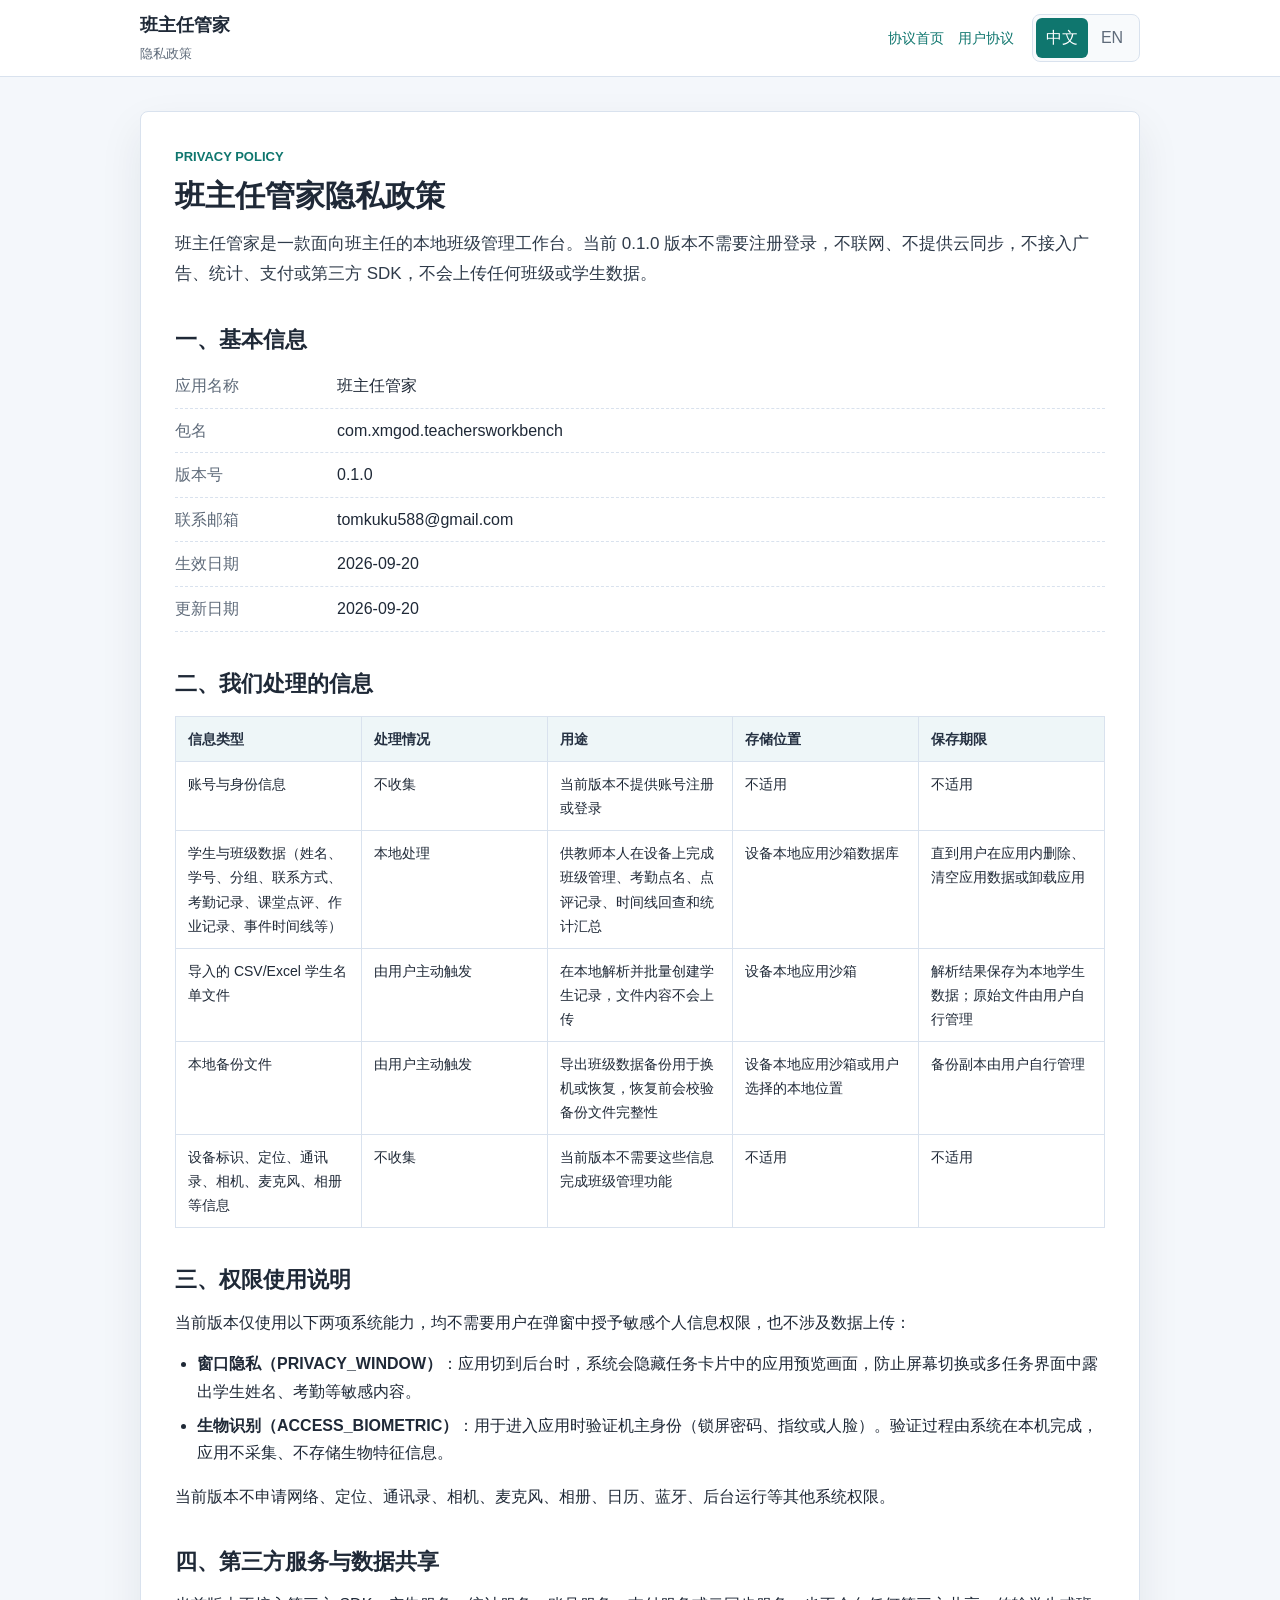
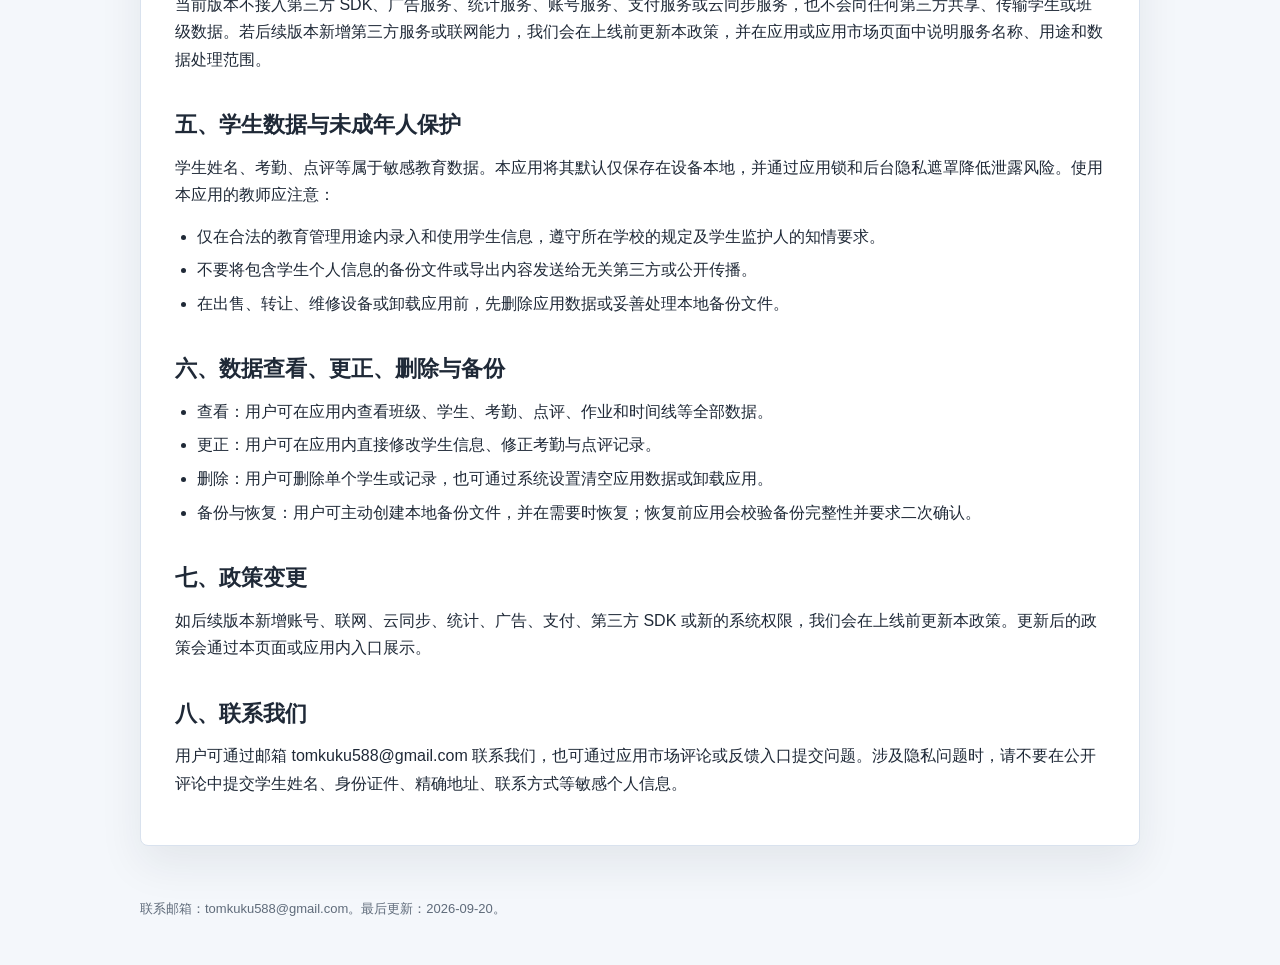
==== privacy-policy.html @ ae10dfd5 "Add privacy policy and user agreement pages for TeachersWorkbench" ====
<!doctype html>
<html lang="zh-CN">
<head>
  <meta charset="utf-8">
  <meta name="viewport" content="width=device-width, initial-scale=1">
  <meta name="description" content="班主任管家隐私政策。">
  <title>班主任管家隐私政策</title>
  <link rel="stylesheet" href="assets/legal.css">
</head>
<body>
  <header class="site-header">
    <div class="site-header__inner">
      <a class="brand" href="index.html" aria-label="班主任管家协议首页">
        <span class="brand__name">班主任管家</span>
        <span class="brand__meta">
          <span data-lang="zh">隐私政策</span>
          <span data-lang="en" hidden>Privacy Policy</span>
        </span>
      </a>
      <nav class="nav" aria-label="协议导航">
        <a href="index.html">
          <span data-lang="zh">协议首页</span>
          <span data-lang="en" hidden>Home</span>
        </a>
        <a href="user-agreement.html">
          <span data-lang="zh">用户协议</span>
          <span data-lang="en" hidden>User Agreement</span>
        </a>
      </nav>
      <div class="language-switch" role="group" aria-label="Language switch">
        <button type="button" data-lang-switch="zh" aria-pressed="true">中文</button>
        <button type="button" data-lang-switch="en" aria-pressed="false">EN</button>
      </div>
    </div>
  </header>

  <main class="site-main">
    <article class="legal-card" data-lang="zh">
      <p class="eyebrow">Privacy Policy</p>
      <h1>班主任管家隐私政策</h1>
      <p class="lead">班主任管家是一款面向班主任的本地班级管理工作台。当前 0.1.0 版本不需要注册登录，不联网、不提供云同步，不接入广告、统计、支付或第三方 SDK，不会上传任何班级或学生数据。</p>

      <h2>一、基本信息</h2>
      <dl class="meta-list">
        <div><dt>应用名称</dt><dd>班主任管家</dd></div>
        <div><dt>包名</dt><dd>com.xmgod.teachersworkbench</dd></div>
        <div><dt>版本号</dt><dd>0.1.0</dd></div>
        <div><dt>联系邮箱</dt><dd>tomkuku588@gmail.com</dd></div>
        <div><dt>生效日期</dt><dd>2026-09-20</dd></div>
        <div><dt>更新日期</dt><dd>2026-09-20</dd></div>
      </dl>

      <h2>二、我们处理的信息</h2>
      <table>
        <thead>
          <tr>
            <th>信息类型</th>
            <th>处理情况</th>
            <th>用途</th>
            <th>存储位置</th>
            <th>保存期限</th>
          </tr>
        </thead>
        <tbody>
          <tr>
            <td>账号与身份信息</td>
            <td>不收集</td>
            <td>当前版本不提供账号注册或登录</td>
            <td>不适用</td>
            <td>不适用</td>
          </tr>
          <tr>
            <td>学生与班级数据（姓名、学号、分组、联系方式、考勤记录、课堂点评、作业记录、事件时间线等）</td>
            <td>本地处理</td>
            <td>供教师本人在设备上完成班级管理、考勤点名、点评记录、时间线回查和统计汇总</td>
            <td>设备本地应用沙箱数据库</td>
            <td>直到用户在应用内删除、清空应用数据或卸载应用</td>
          </tr>
          <tr>
            <td>导入的 CSV/Excel 学生名单文件</td>
            <td>由用户主动触发</td>
            <td>在本地解析并批量创建学生记录，文件内容不会上传</td>
            <td>设备本地应用沙箱</td>
            <td>解析结果保存为本地学生数据；原始文件由用户自行管理</td>
          </tr>
          <tr>
            <td>本地备份文件</td>
            <td>由用户主动触发</td>
            <td>导出班级数据备份用于换机或恢复，恢复前会校验备份文件完整性</td>
            <td>设备本地应用沙箱或用户选择的本地位置</td>
            <td>备份副本由用户自行管理</td>
          </tr>
          <tr>
            <td>设备标识、定位、通讯录、相机、麦克风、相册等信息</td>
            <td>不收集</td>
            <td>当前版本不需要这些信息完成班级管理功能</td>
            <td>不适用</td>
            <td>不适用</td>
          </tr>
        </tbody>
      </table>

      <h2>三、权限使用说明</h2>
      <p>当前版本仅使用以下两项系统能力，均不需要用户在弹窗中授予敏感个人信息权限，也不涉及数据上传：</p>
      <ul>
        <li><strong>窗口隐私（PRIVACY_WINDOW）</strong>：应用切到后台时，系统会隐藏任务卡片中的应用预览画面，防止屏幕切换或多任务界面中露出学生姓名、考勤等敏感内容。</li>
        <li><strong>生物识别（ACCESS_BIOMETRIC）</strong>：用于进入应用时验证机主身份（锁屏密码、指纹或人脸）。验证过程由系统在本机完成，应用不采集、不存储生物特征信息。</li>
      </ul>
      <p>当前版本不申请网络、定位、通讯录、相机、麦克风、相册、日历、蓝牙、后台运行等其他系统权限。</p>

      <h2>四、第三方服务与数据共享</h2>
      <p>当前版本不接入第三方 SDK、广告服务、统计服务、账号服务、支付服务或云同步服务，也不会向任何第三方共享、传输学生或班级数据。若后续版本新增第三方服务或联网能力，我们会在上线前更新本政策，并在应用或应用市场页面中说明服务名称、用途和数据处理范围。</p>

      <h2>五、学生数据与未成年人保护</h2>
      <p>学生姓名、考勤、点评等属于敏感教育数据。本应用将其默认仅保存在设备本地，并通过应用锁和后台隐私遮罩降低泄露风险。使用本应用的教师应注意：</p>
      <ul>
        <li>仅在合法的教育管理用途内录入和使用学生信息，遵守所在学校的规定及学生监护人的知情要求。</li>
        <li>不要将包含学生个人信息的备份文件或导出内容发送给无关第三方或公开传播。</li>
        <li>在出售、转让、维修设备或卸载应用前，先删除应用数据或妥善处理本地备份文件。</li>
      </ul>

      <h2>六、数据查看、更正、删除与备份</h2>
      <ul>
        <li>查看：用户可在应用内查看班级、学生、考勤、点评、作业和时间线等全部数据。</li>
        <li>更正：用户可在应用内直接修改学生信息、修正考勤与点评记录。</li>
        <li>删除：用户可删除单个学生或记录，也可通过系统设置清空应用数据或卸载应用。</li>
        <li>备份与恢复：用户可主动创建本地备份文件，并在需要时恢复；恢复前应用会校验备份完整性并要求二次确认。</li>
      </ul>

      <h2>七、政策变更</h2>
      <p>如后续版本新增账号、联网、云同步、统计、广告、支付、第三方 SDK 或新的系统权限，我们会在上线前更新本政策。更新后的政策会通过本页面或应用内入口展示。</p>

      <h2>八、联系我们</h2>
      <p>用户可通过邮箱 tomkuku588@gmail.com 联系我们，也可通过应用市场评论或反馈入口提交问题。涉及隐私问题时，请不要在公开评论中提交学生姓名、身份证件、精确地址、联系方式等敏感个人信息。</p>
    </article>

    <article class="legal-card" data-lang="en" hidden>
      <p class="eyebrow">Privacy Policy</p>
      <h1>Class Teacher Workbench Privacy Policy</h1>
      <p class="lead">Class Teacher Workbench is a local classroom management tool for head teachers. Version 0.1.0 does not require account registration, does not connect to the internet, does not provide cloud sync, does not integrate advertising, analytics, payment, or third-party SDKs, and never uploads class or student data.</p>

      <h2>1. Basic Information</h2>
      <dl class="meta-list">
        <div><dt>App name</dt><dd>Class Teacher Workbench (班主任管家)</dd></div>
        <div><dt>Bundle name</dt><dd>com.xmgod.teachersworkbench</dd></div>
        <div><dt>Version</dt><dd>0.1.0</dd></div>
        <div><dt>Contact email</dt><dd>tomkuku588@gmail.com</dd></div>
        <div><dt>Effective date</dt><dd>2026-09-20</dd></div>
        <div><dt>Last updated</dt><dd>2026-09-20</dd></div>
      </dl>

      <h2>2. Information We Process</h2>
      <table>
        <thead>
          <tr>
            <th>Information type</th>
            <th>Processing</th>
            <th>Purpose</th>
            <th>Storage</th>
            <th>Retention</th>
          </tr>
        </thead>
        <tbody>
          <tr>
            <td>Account and identity information</td>
            <td>Not collected</td>
            <td>This version does not provide account registration or login</td>
            <td>Not applicable</td>
            <td>Not applicable</td>
          </tr>
          <tr>
            <td>Class and student data (names, student IDs, groups, contacts, attendance, comments, homework records, event timeline, and similar content)</td>
            <td>Processed locally</td>
            <td>Lets the teacher manage classes, take attendance, record comments, review the timeline, and view statistics on the device</td>
            <td>Local app sandbox database on the device</td>
            <td>Until the user deletes the data in the app, clears app data, or uninstalls the app</td>
          </tr>
          <tr>
            <td>Imported CSV/Excel student roster files</td>
            <td>Triggered by the user</td>
            <td>Parsed locally to create student records in bulk; file contents are never uploaded</td>
            <td>Local app sandbox on the device</td>
            <td>Parsed results are saved as local student data; the original files are managed by the user</td>
          </tr>
          <tr>
            <td>Local backup files</td>
            <td>Triggered by the user</td>
            <td>Export class data backups for device migration or recovery; backups are verified before restore</td>
            <td>Local app sandbox or a local location selected by the user</td>
            <td>Backup copies are managed by the user</td>
          </tr>
          <tr>
            <td>Device identifiers, location, contacts, camera, microphone, photos, and similar data</td>
            <td>Not collected</td>
            <td>These data are not needed for classroom management features</td>
            <td>Not applicable</td>
            <td>Not applicable</td>
          </tr>
        </tbody>
      </table>

      <h2>3. Permission Use</h2>
      <p>This version uses only the two system capabilities below. Neither requires the user to grant access to sensitive personal information in a dialog, and neither involves data uploads:</p>
      <ul>
        <li><strong>Privacy window (PRIVACY_WINDOW)</strong>: when the app moves to the background, the system hides the app preview in the task card so that student names, attendance, and other sensitive content are not exposed in the recent-tasks screen.</li>
        <li><strong>Biometric authentication (ACCESS_BIOMETRIC)</strong>: used to verify the device owner (screen-lock password, fingerprint, or face) when entering the app. Verification is completed by the system on the device; the app does not collect or store biometric data.</li>
      </ul>
      <p>This version does not request other system permissions such as network, location, contacts, camera, microphone, photos, calendar, Bluetooth, or background running.</p>

      <h2>4. Third-Party Services and Data Sharing</h2>
      <p>This version does not integrate third-party SDKs, advertising, analytics, account services, payment services, or cloud sync, and does not share or transmit student or class data with any third party. If a later version adds third-party services or online capabilities, this policy will be updated before release and will describe the service name, purpose, and data scope in the app or app store listing.</p>

      <h2>5. Student Data and Minors</h2>
      <p>Student names, attendance, and comments are sensitive education data. The app stores them locally on the device only, and reduces exposure risks with the app lock and the background privacy shield. Teachers using the app should:</p>
      <ul>
        <li>Enter and use student information only for lawful classroom management purposes, and follow school rules and guardians' expectations.</li>
        <li>Not send backup files or exported content that contain student personal information to unrelated third parties or share it publicly.</li>
        <li>Delete app data or handle local backup files properly before selling, transferring, or repairing the device, or uninstalling the app.</li>
      </ul>

      <h2>6. Access, Correction, Deletion, and Backup</h2>
      <ul>
        <li>Access: users can view all class, student, attendance, comment, homework, and timeline data in the app.</li>
        <li>Correction: users can edit student information and fix attendance or comment records directly in the app.</li>
        <li>Deletion: users can delete individual students or records, or clear app data through system settings or uninstall the app.</li>
        <li>Backup and restore: users can create local backup files and restore them when needed; the app verifies backup integrity and asks for confirmation before restoring.</li>
      </ul>

      <h2>7. Policy Updates</h2>
      <p>If a later version adds accounts, online features, cloud sync, analytics, advertising, payment, third-party SDKs, or new system permissions, this policy will be updated before release. The updated policy will be available on this page or through the in-app entry.</p>

      <h2>8. Contact Us</h2>
      <p>Users may contact us at tomkuku588@gmail.com, or submit feedback through app store comments or the feedback entry. For privacy-related issues, please do not submit sensitive personal information such as student names, identity documents, precise addresses, or contact details in public comments.</p>
    </article>
  </main>

  <footer class="site-footer">
    <p>
      <span data-lang="zh">联系邮箱：tomkuku588@gmail.com。最后更新：2026-09-20。</span>
      <span data-lang="en" hidden>Contact email: tomkuku588@gmail.com. Last updated: 2026-09-20.</span>
    </p>
  </footer>

  <script src="assets/legal.js"></script>
</body>
</html>
---- assets/legal.css ----
:root {
  color-scheme: light;
  --bg: #f4f7fb;
  --panel: #ffffff;
  --text: #1f2937;
  --muted: #5f6b7a;
  --border: #d9e2ee;
  --border-strong: #bdc9d9;
  --accent: #0f766e;
  --accent-strong: #0b5f59;
  --accent-soft: #e8f6f4;
  --table-head: #eef6f8;
  --shadow: rgba(31, 41, 55, 0.08);
}

* {
  box-sizing: border-box;
}

body {
  margin: 0;
  background: var(--bg);
  color: var(--text);
  font-family: -apple-system, BlinkMacSystemFont, "Segoe UI", "PingFang SC", "Microsoft YaHei", sans-serif;
  line-height: 1.72;
}

a {
  color: var(--accent);
  text-decoration: none;
}

a:hover {
  color: var(--accent-strong);
  text-decoration: underline;
}

button {
  font: inherit;
}

[hidden] {
  display: none !important;
}

.site-header {
  background: rgba(255, 255, 255, 0.96);
  border-bottom: 1px solid var(--border);
  position: sticky;
  top: 0;
  z-index: 10;
  backdrop-filter: blur(14px);
}

.site-header__inner,
.site-main,
.site-footer {
  width: min(100%, 1040px);
  margin: 0 auto;
  padding: 0 20px;
}

.site-header__inner {
  display: grid;
  grid-template-columns: minmax(220px, 1fr) auto auto;
  align-items: center;
  gap: 18px;
  min-height: 76px;
}

.brand {
  display: flex;
  flex-direction: column;
  gap: 2px;
  min-width: 0;
  color: var(--text);
}

.brand:hover {
  text-decoration: none;
}

.brand__name {
  font-size: 18px;
  font-weight: 700;
  white-space: nowrap;
}

.brand__meta {
  color: var(--muted);
  font-size: 13px;
}

.nav {
  display: flex;
  flex-wrap: wrap;
  justify-content: flex-end;
  gap: 14px;
  font-size: 14px;
}

.language-switch {
  display: inline-flex;
  padding: 3px;
  border: 1px solid var(--border);
  border-radius: 8px;
  background: #f8fafc;
}

.language-switch button {
  min-width: 48px;
  border: 0;
  border-radius: 6px;
  padding: 6px 10px;
  background: transparent;
  color: var(--muted);
  cursor: pointer;
}

.language-switch button[aria-pressed="true"] {
  background: var(--accent);
  color: #ffffff;
}

.site-main {
  padding-top: 34px;
  padding-bottom: 52px;
}

.legal-card {
  background: var(--panel);
  border: 1px solid var(--border);
  border-radius: 8px;
  min-width: 0;
  padding: 34px;
  box-shadow: 0 18px 44px var(--shadow);
}

.hero {
  display: grid;
  gap: 16px;
}

.eyebrow {
  margin: 0 0 8px;
  color: var(--accent);
  font-size: 13px;
  font-weight: 700;
  letter-spacing: 0;
  text-transform: uppercase;
}

h1,
h2 {
  line-height: 1.3;
  margin: 0 0 14px;
}

h1 {
  font-size: 30px;
}

h2 {
  margin-top: 34px;
  padding-top: 4px;
  font-size: 22px;
}

p {
  margin: 0 0 14px;
  overflow-wrap: anywhere;
}

.lead {
  color: #2f3b4a;
  font-size: 17px;
}

ul {
  margin: 0 0 16px;
  padding-left: 22px;
}

li + li {
  margin-top: 6px;
}

table {
  width: 100%;
  max-width: 100%;
  border-collapse: collapse;
  table-layout: fixed;
  margin: 18px 0 26px;
  font-size: 14px;
}

th,
td {
  border: 1px solid var(--border);
  padding: 10px 12px;
  text-align: left;
  vertical-align: top;
  overflow-wrap: anywhere;
}

th {
  background: var(--table-head);
  color: #253142;
  font-weight: 700;
}

.link-grid {
  display: grid;
  grid-template-columns: repeat(2, minmax(0, 1fr));
  gap: 16px;
  margin: 10px 0 8px;
}

.link-card {
  display: grid;
  gap: 8px;
  min-height: 130px;
  border: 1px solid var(--border);
  border-radius: 8px;
  padding: 20px;
  background: #fbfdff;
  color: var(--text);
}

.link-card:hover {
  border-color: var(--accent);
  background: var(--accent-soft);
  text-decoration: none;
}

.link-card strong {
  color: var(--accent);
  font-size: 18px;
}

.link-card span {
  color: var(--muted);
}

.meta-list {
  display: grid;
  gap: 8px;
  margin: 18px 0 0;
}

.meta-list div {
  display: grid;
  grid-template-columns: 150px 1fr;
  gap: 12px;
  border-bottom: 1px dashed var(--border);
  padding-bottom: 8px;
}

.meta-list.compact {
  margin-top: 18px;
}

.meta-list dt {
  color: var(--muted);
}

.meta-list dd {
  margin: 0;
  overflow-wrap: anywhere;
}

.site-footer {
  color: var(--muted);
  font-size: 13px;
  padding-bottom: 30px;
}

@media (max-width: 760px) {
  .site-header {
    position: static;
  }

  .site-header__inner,
  .site-main,
  .site-footer {
    padding-left: 12px;
    padding-right: 12px;
  }

  .site-header__inner {
    grid-template-columns: 1fr;
    align-items: start;
    gap: 12px;
    padding-top: 16px;
    padding-bottom: 16px;
  }

  .nav {
    justify-content: flex-start;
  }

  .legal-card {
    padding: 22px;
  }

  h1 {
    font-size: 26px;
  }

  h2 {
    font-size: 20px;
  }

  .lead {
    font-size: 16px;
  }

  .link-grid {
    grid-template-columns: 1fr;
  }

  .link-card {
    min-height: auto;
  }

  .meta-list div {
    grid-template-columns: 1fr;
    gap: 2px;
  }

  table {
    display: table;
    max-width: 100%;
    overflow-x: visible;
    white-space: normal;
  }

  th,
  td {
    min-width: 0;
    word-break: break-word;
  }
}
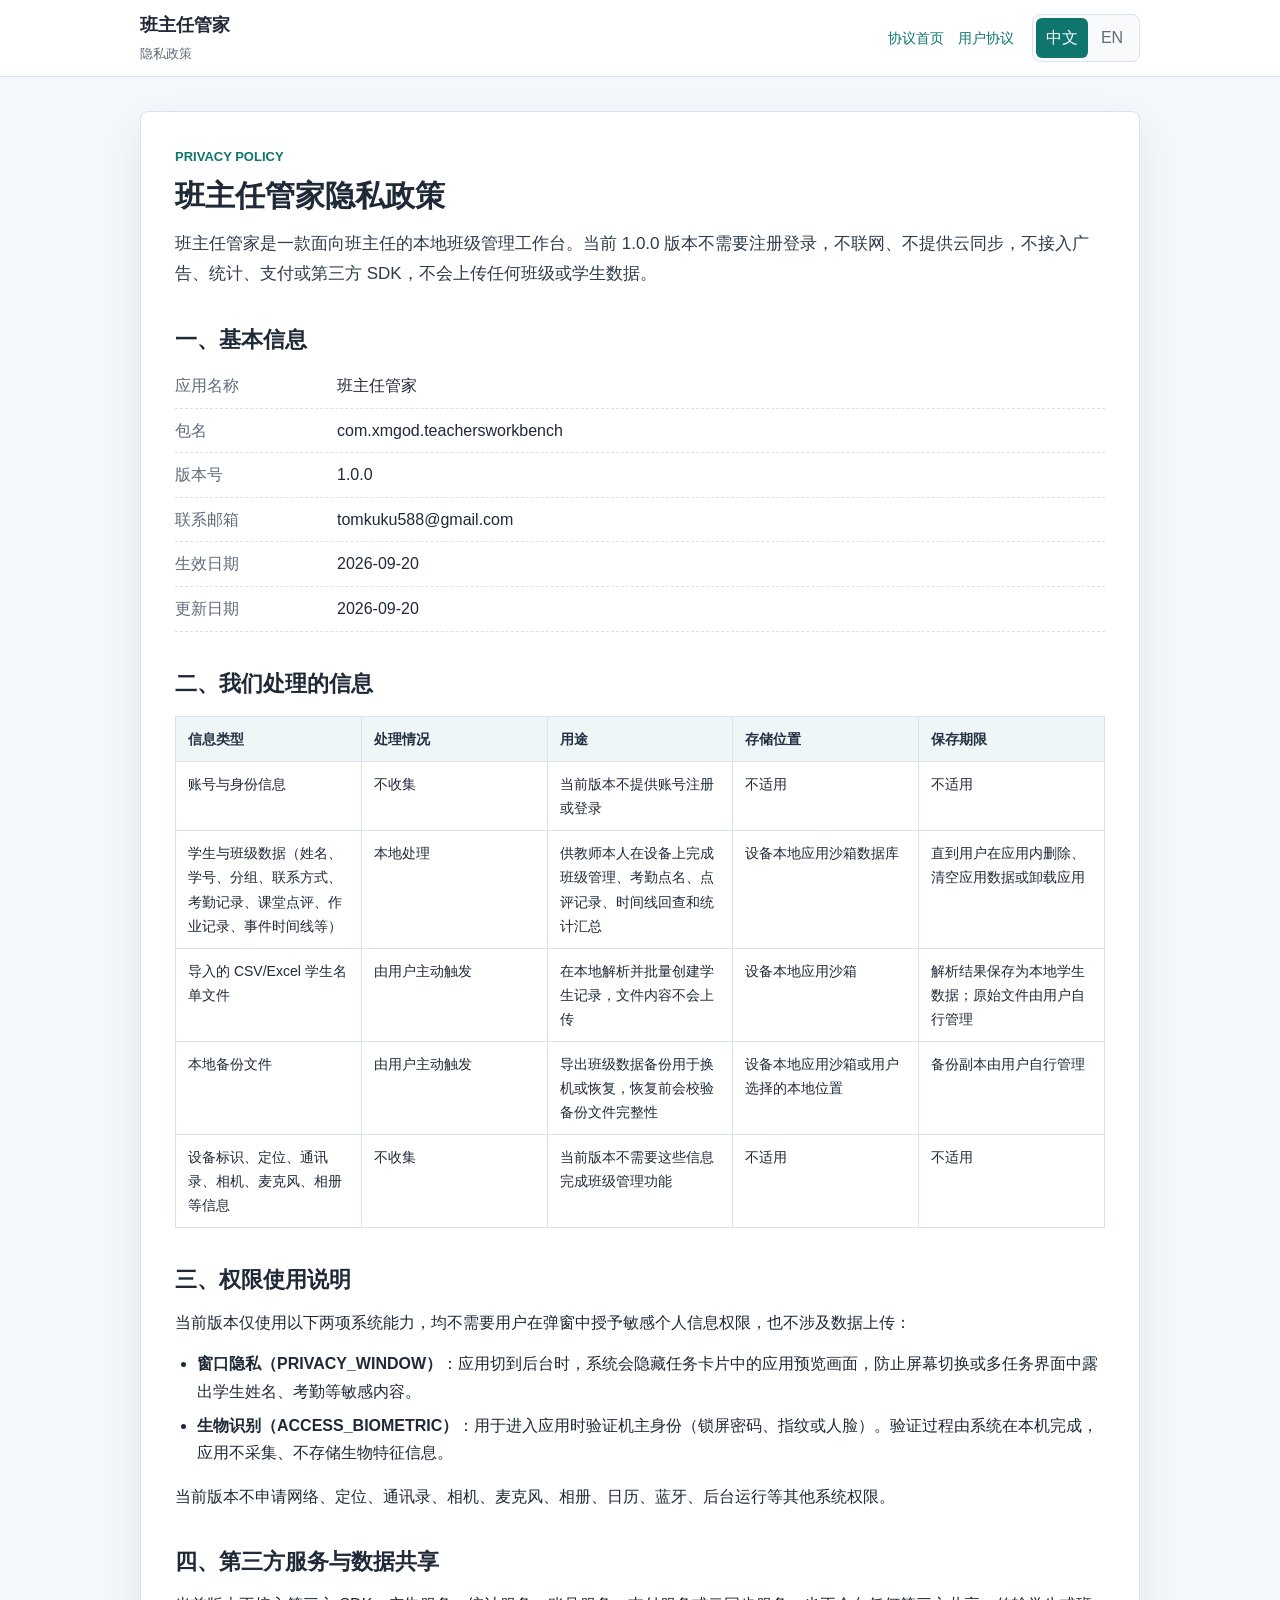
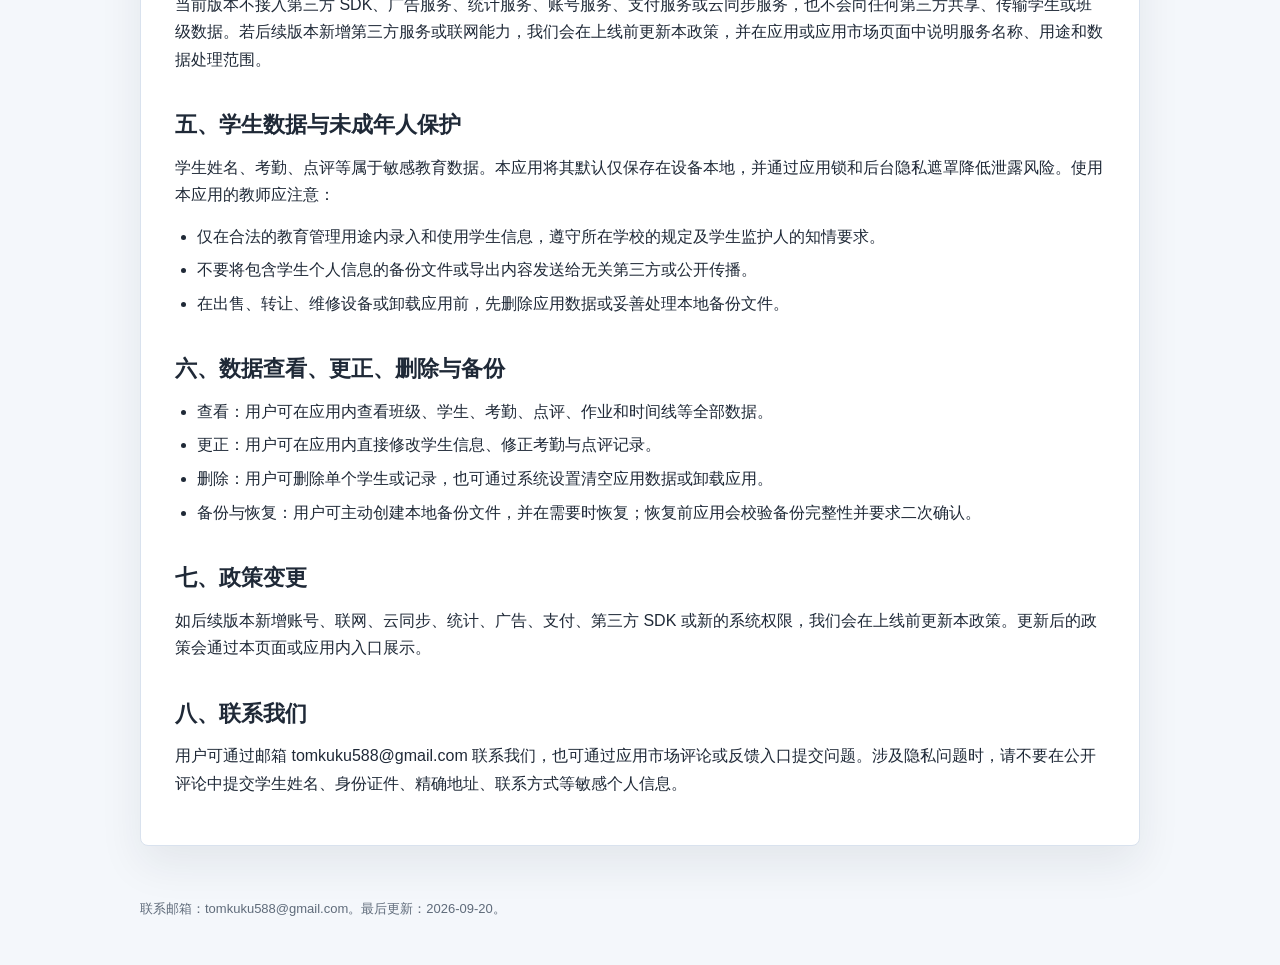
==== commit 744b131d: "Bump app version to 1.0.0 in legal pages" ====
--- a/privacy-policy.html
+++ b/privacy-policy.html
@@ -38,13 +38,13 @@
     <article class="legal-card" data-lang="zh">
       <p class="eyebrow">Privacy Policy</p>
       <h1>班主任管家隐私政策</h1>
-      <p class="lead">班主任管家是一款面向班主任的本地班级管理工作台。当前 0.1.0 版本不需要注册登录，不联网、不提供云同步，不接入广告、统计、支付或第三方 SDK，不会上传任何班级或学生数据。</p>
+      <p class="lead">班主任管家是一款面向班主任的本地班级管理工作台。当前 1.0.0 版本不需要注册登录，不联网、不提供云同步，不接入广告、统计、支付或第三方 SDK，不会上传任何班级或学生数据。</p>
 
       <h2>一、基本信息</h2>
       <dl class="meta-list">
         <div><dt>应用名称</dt><dd>班主任管家</dd></div>
         <div><dt>包名</dt><dd>com.xmgod.teachersworkbench</dd></div>
-        <div><dt>版本号</dt><dd>0.1.0</dd></div>
+        <div><dt>版本号</dt><dd>1.0.0</dd></div>
         <div><dt>联系邮箱</dt><dd>tomkuku588@gmail.com</dd></div>
         <div><dt>生效日期</dt><dd>2026-09-20</dd></div>
         <div><dt>更新日期</dt><dd>2026-09-20</dd></div>
@@ -137,13 +137,13 @@
     <article class="legal-card" data-lang="en" hidden>
       <p class="eyebrow">Privacy Policy</p>
       <h1>Class Teacher Workbench Privacy Policy</h1>
-      <p class="lead">Class Teacher Workbench is a local classroom management tool for head teachers. Version 0.1.0 does not require account registration, does not connect to the internet, does not provide cloud sync, does not integrate advertising, analytics, payment, or third-party SDKs, and never uploads class or student data.</p>
+      <p class="lead">Class Teacher Workbench is a local classroom management tool for head teachers. Version 1.0.0 does not require account registration, does not connect to the internet, does not provide cloud sync, does not integrate advertising, analytics, payment, or third-party SDKs, and never uploads class or student data.</p>
 
       <h2>1. Basic Information</h2>
       <dl class="meta-list">
         <div><dt>App name</dt><dd>Class Teacher Workbench (班主任管家)</dd></div>
         <div><dt>Bundle name</dt><dd>com.xmgod.teachersworkbench</dd></div>
-        <div><dt>Version</dt><dd>0.1.0</dd></div>
+        <div><dt>Version</dt><dd>1.0.0</dd></div>
         <div><dt>Contact email</dt><dd>tomkuku588@gmail.com</dd></div>
         <div><dt>Effective date</dt><dd>2026-09-20</dd></div>
         <div><dt>Last updated</dt><dd>2026-09-20</dd></div>
